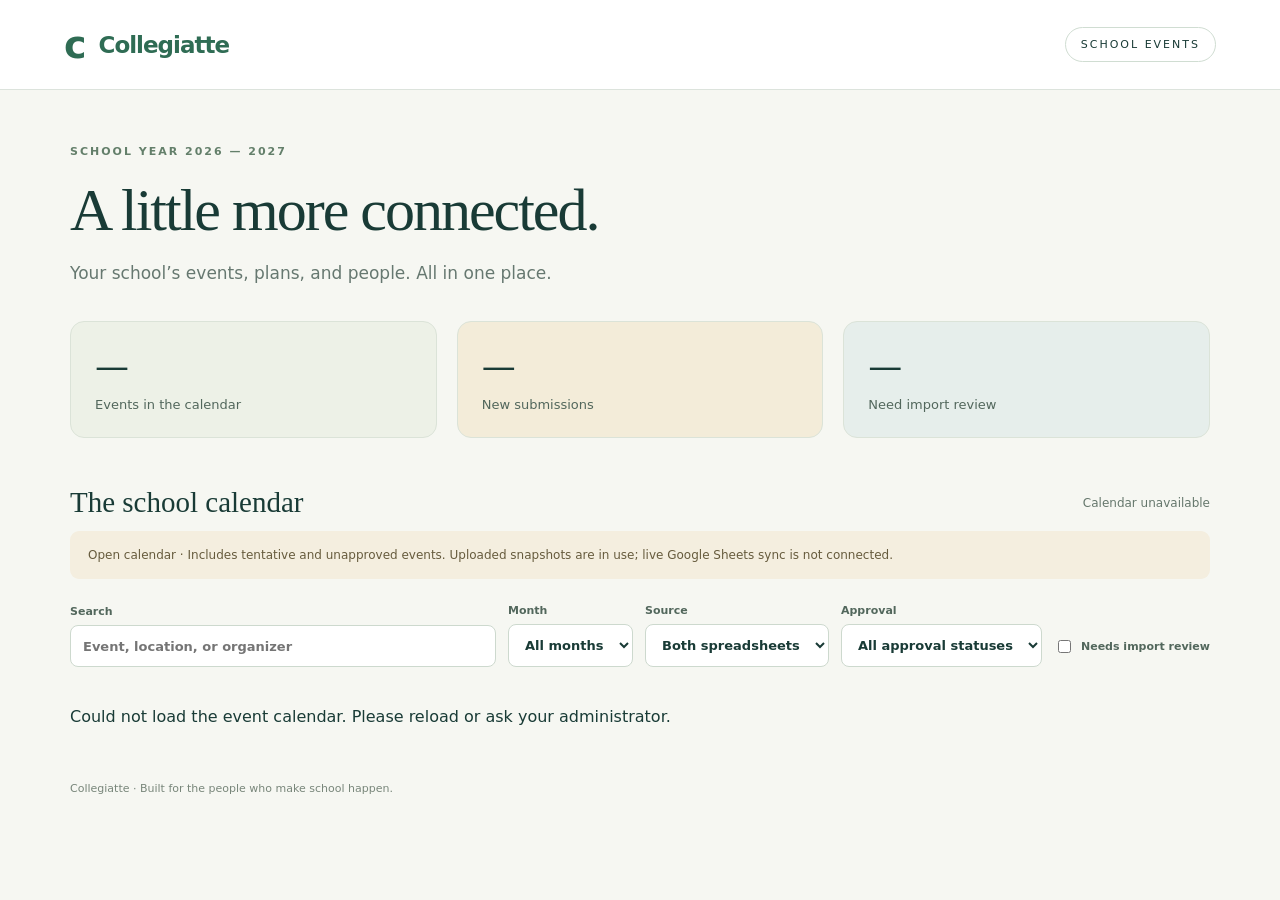
==== index.html @ 09705c03 "Create public Collegiatte events dashboard and Pages site" ====
<!doctype html>
<html lang="en"><head><meta charset="UTF-8"><meta name="viewport" content="width=device-width,initial-scale=1"><title>Collegiatte · School events</title><link rel="stylesheet" href="/style.css"><script src="/app.js" defer></script></head>
<body><header><a class="brand" href="/">c<span>Collegiatte</span></a><span class="staff">SCHOOL EVENTS</span></header>
<main><div class="eyebrow">SCHOOL YEAR 2026 — 2027</div><h1>A little more connected.</h1><p class="intro">Your school’s events, plans, and people. All in one place.</p>
<section class="stats" aria-label="Event summary"><div><strong id="total">—</strong><span>Events in the calendar</span></div><div><strong id="submitted">—</strong><span>New submissions</span></div><div><strong id="review">—</strong><span>Need import review</span></div></section>
<div class="section-heading"><h2>The school calendar</h2><span id="source">Loading events…</span></div>
<p class="notice">Open calendar · Includes tentative and unapproved events. Uploaded snapshots are in use; live Google Sheets sync is not connected.</p>
<section class="filters" aria-label="Filter events"><label>Search<input id="search" type="search" placeholder="Event, location, or organizer"></label><label>Month<select id="month"><option value="">All months</option></select></label><label>Source<select id="origin"><option value="">Both spreadsheets</option><option>Older calendar</option><option>New submissions</option></select></label><label>Approval<select id="approval"><option value="">All approval statuses</option><option value="approved">Approved</option><option value="pending">Not yet approved</option><option value="unknown">Not provided</option></select></label><label class="check"><input id="flagged" type="checkbox"> Needs import review</label></section>
<p id="results" role="status"></p><div id="events" class="events"></div><p id="error" role="alert" hidden></p>
<footer>Collegiatte · Built for the people who make school happen.</footer></main></body></html>
---- style.css ----
:root{font-family:Inter,ui-sans-serif,system-ui,sans-serif;color:#193b36;background:#f6f7f2}*{box-sizing:border-box}body{margin:0}header{height:90px;border-bottom:1px solid #dce3dc;display:flex;align-items:center;justify-content:space-between;padding:0 max(5vw,24px);background:#fff}.brand{display:flex;align-items:center;gap:12px;font-size:38px;font-weight:800;color:#2f6c54;text-decoration:none}.brand span{font-size:23px;letter-spacing:-1px}.staff{font-size:11px;letter-spacing:2px;border:1px solid #d0ddd2;border-radius:30px;padding:10px 15px}main{max-width:1200px;padding:55px 30px;margin:auto}.eyebrow{font-size:11px;font-weight:700;letter-spacing:2px;color:#637f6a}h1{font-family:Georgia,serif;font-weight:400;font-size:clamp(36px,5vw,60px);letter-spacing:-2px;margin:18px 0}.intro{color:#667870;font-size:17px}.stats{display:grid;grid-template-columns:repeat(3,1fr);gap:20px;margin:38px 0 48px}.stats div{border:1px solid #dbe3d8;background:#edf1e7;border-radius:14px;padding:24px}.stats div:nth-child(2){background:#f3ecd9}.stats div:nth-child(3){background:#e6eeeb}.stats strong{display:block;font-size:34px;font-weight:500;margin-bottom:8px}.stats span{font-size:13px;color:#52675c}.section-heading{display:flex;align-items:center;justify-content:space-between;gap:12px}h2{font-family:Georgia,serif;font-weight:400;font-size:29px;margin:0}.section-heading span{font-size:12px;color:#65776c}.notice{font-size:12px;line-height:1.7;color:#665b3d;padding:14px 18px;background:#f4eedf;border-radius:9px}.filters{display:flex;gap:12px;align-items:end;flex-wrap:wrap;margin-top:25px}label{display:flex;flex-direction:column;gap:7px;font-size:11px;font-weight:600;color:#52675c}label:first-child{flex:1;min-width:210px}input,select{border:1px solid #cdd9ce;border-radius:8px;padding:12px;color:#193b36;background:white;font:inherit;font-size:13px;min-height:42px}.check{flex-direction:row;align-items:center;min-height:42px}.check input{min-height:0;accent-color:#2f6c54}input:focus-visible,select:focus-visible,a:focus-visible{outline:3px solid #a7caae;outline-offset:2px}#results{font-size:12px;color:#667870;margin:24px 0 12px}.events{display:grid;gap:12px}.event{display:flex;gap:24px;border:1px solid #dce3dc;border-radius:12px;background:white;padding:24px}.date{min-width:66px;border-right:1px solid #e3e8e1;padding-right:22px;text-align:center;display:flex;flex-direction:column;gap:3px}.date span{font-size:11px;text-transform:uppercase;letter-spacing:1px}.date strong{font-family:Georgia,serif;font-size:32px;font-weight:400}.date small{font-size:10px;color:#748579}.category{font-size:10px;text-transform:uppercase;letter-spacing:1px;color:#738468}.event-body{min-width:0}h3{margin:8px 0 10px;font-size:17px;line-height:1.5;white-space:pre-line;overflow-wrap:anywhere}.details{font-size:12px;color:#667870;line-height:1.6;margin:4px 0}.tags{display:flex;gap:6px;flex-wrap:wrap;margin-top:14px}.tag{font-size:10px;padding:5px 9px;border-radius:5px;background:#f1f3ef;color:#586b5f}.tag.approved{background:#e8f3e7;color:#376540}.tag.pending{background:#fff1d8;color:#84601e}.warning{font-size:12px;color:#99671d}.empty{padding:35px;text-align:center}footer{padding:40px 0 5px;font-size:11px;color:#78867a}@media(max-width:650px){main{padding:30px 18px}.stats{gap:8px;margin:25px 0 32px}.stats div{padding:15px}.stats strong{font-size:27px}.stats span{font-size:11px}.staff{font-size:9px;letter-spacing:1px}.event{padding:18px;gap:14px}.date{padding-right:14px;min-width:56px}.section-heading{align-items:start;flex-direction:column}select{max-width:100%}}
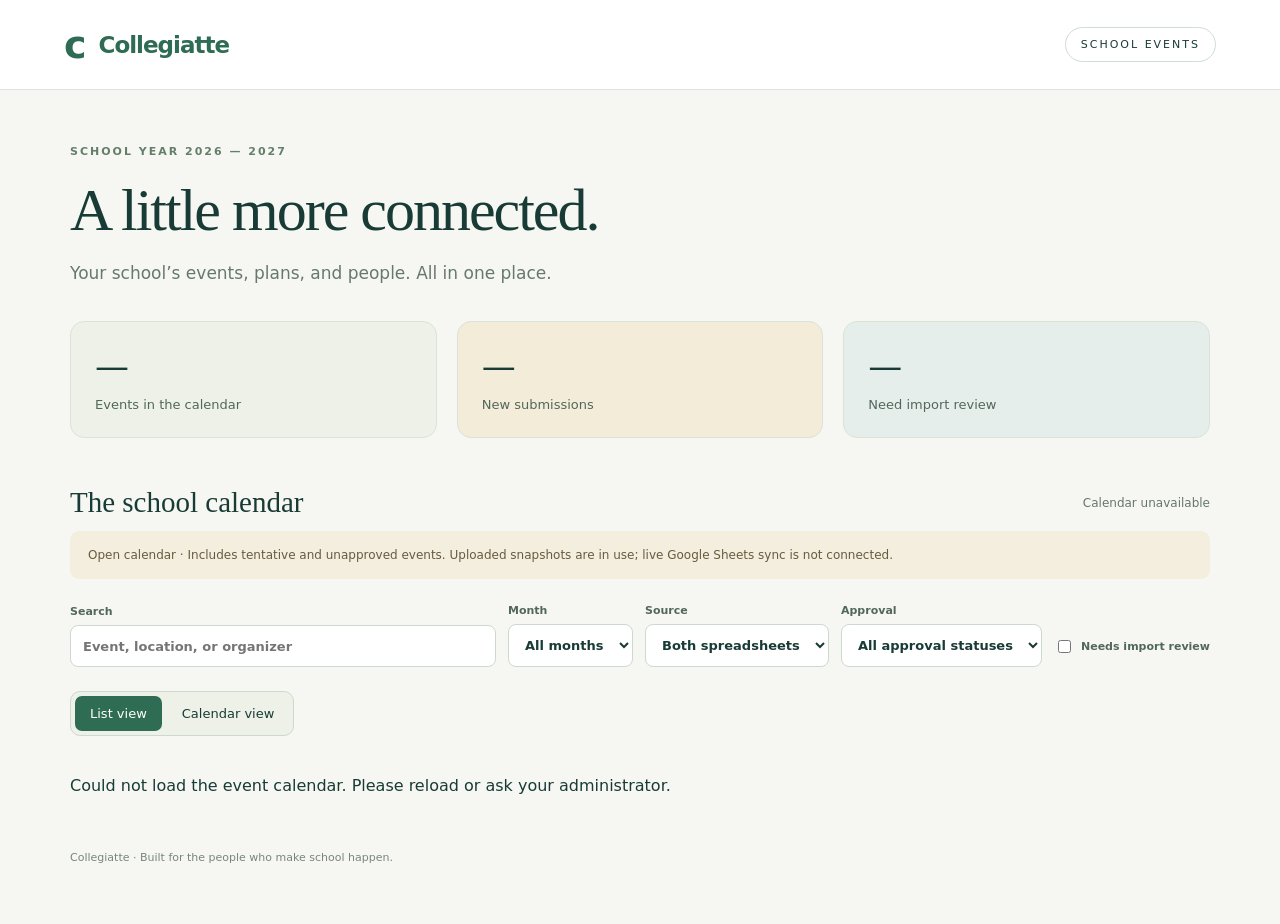
==== commit a1a2b853: "Add monthly calendar alongside event list with shared filters" ====
--- a/index.html
+++ b/index.html
@@ -6,5 +6,5 @@
 <div class="section-heading"><h2>The school calendar</h2><span id="source">Loading events…</span></div>
 <p class="notice">Open calendar · Includes tentative and unapproved events. Uploaded snapshots are in use; live Google Sheets sync is not connected.</p>
 <section class="filters" aria-label="Filter events"><label>Search<input id="search" type="search" placeholder="Event, location, or organizer"></label><label>Month<select id="month"><option value="">All months</option></select></label><label>Source<select id="origin"><option value="">Both spreadsheets</option><option>Older calendar</option><option>New submissions</option></select></label><label>Approval<select id="approval"><option value="">All approval statuses</option><option value="approved">Approved</option><option value="pending">Not yet approved</option><option value="unknown">Not provided</option></select></label><label class="check"><input id="flagged" type="checkbox"> Needs import review</label></section>
-<p id="results" role="status"></p><div id="events" class="events"></div><p id="error" role="alert" hidden></p>
+<div class="view-bar"><div class="view-toggle" role="group" aria-label="Event view"><button id="list-view" type="button" aria-pressed="true">List view</button><button id="calendar-view" type="button" aria-pressed="false">Calendar view</button></div><div id="calendar-nav" class="calendar-nav" hidden><button id="prev-month" type="button" aria-label="Previous month">←</button><h3 id="calendar-title"></h3><button id="next-month" type="button" aria-label="Next month">→</button></div></div><p id="results" role="status"></p><p id="calendar-help" class="details" hidden>Select an event to see its details. Scroll sideways on smaller screens to see the full week.</p><div id="calendar" hidden></div><div id="events" class="events"></div><p id="error" role="alert" hidden></p>
 <footer>Collegiatte · Built for the people who make school happen.</footer></main></body></html>
--- a/style.css
+++ b/style.css
@@ -1 +1,2 @@
 :root{font-family:Inter,ui-sans-serif,system-ui,sans-serif;color:#193b36;background:#f6f7f2}*{box-sizing:border-box}body{margin:0}header{height:90px;border-bottom:1px solid #dce3dc;display:flex;align-items:center;justify-content:space-between;padding:0 max(5vw,24px);background:#fff}.brand{display:flex;align-items:center;gap:12px;font-size:38px;font-weight:800;color:#2f6c54;text-decoration:none}.brand span{font-size:23px;letter-spacing:-1px}.staff{font-size:11px;letter-spacing:2px;border:1px solid #d0ddd2;border-radius:30px;padding:10px 15px}main{max-width:1200px;padding:55px 30px;margin:auto}.eyebrow{font-size:11px;font-weight:700;letter-spacing:2px;color:#637f6a}h1{font-family:Georgia,serif;font-weight:400;font-size:clamp(36px,5vw,60px);letter-spacing:-2px;margin:18px 0}.intro{color:#667870;font-size:17px}.stats{display:grid;grid-template-columns:repeat(3,1fr);gap:20px;margin:38px 0 48px}.stats div{border:1px solid #dbe3d8;background:#edf1e7;border-radius:14px;padding:24px}.stats div:nth-child(2){background:#f3ecd9}.stats div:nth-child(3){background:#e6eeeb}.stats strong{display:block;font-size:34px;font-weight:500;margin-bottom:8px}.stats span{font-size:13px;color:#52675c}.section-heading{display:flex;align-items:center;justify-content:space-between;gap:12px}h2{font-family:Georgia,serif;font-weight:400;font-size:29px;margin:0}.section-heading span{font-size:12px;color:#65776c}.notice{font-size:12px;line-height:1.7;color:#665b3d;padding:14px 18px;background:#f4eedf;border-radius:9px}.filters{display:flex;gap:12px;align-items:end;flex-wrap:wrap;margin-top:25px}label{display:flex;flex-direction:column;gap:7px;font-size:11px;font-weight:600;color:#52675c}label:first-child{flex:1;min-width:210px}input,select{border:1px solid #cdd9ce;border-radius:8px;padding:12px;color:#193b36;background:white;font:inherit;font-size:13px;min-height:42px}.check{flex-direction:row;align-items:center;min-height:42px}.check input{min-height:0;accent-color:#2f6c54}input:focus-visible,select:focus-visible,a:focus-visible{outline:3px solid #a7caae;outline-offset:2px}#results{font-size:12px;color:#667870;margin:24px 0 12px}.events{display:grid;gap:12px}.event{display:flex;gap:24px;border:1px solid #dce3dc;border-radius:12px;background:white;padding:24px}.date{min-width:66px;border-right:1px solid #e3e8e1;padding-right:22px;text-align:center;display:flex;flex-direction:column;gap:3px}.date span{font-size:11px;text-transform:uppercase;letter-spacing:1px}.date strong{font-family:Georgia,serif;font-size:32px;font-weight:400}.date small{font-size:10px;color:#748579}.category{font-size:10px;text-transform:uppercase;letter-spacing:1px;color:#738468}.event-body{min-width:0}h3{margin:8px 0 10px;font-size:17px;line-height:1.5;white-space:pre-line;overflow-wrap:anywhere}.details{font-size:12px;color:#667870;line-height:1.6;margin:4px 0}.tags{display:flex;gap:6px;flex-wrap:wrap;margin-top:14px}.tag{font-size:10px;padding:5px 9px;border-radius:5px;background:#f1f3ef;color:#586b5f}.tag.approved{background:#e8f3e7;color:#376540}.tag.pending{background:#fff1d8;color:#84601e}.warning{font-size:12px;color:#99671d}.empty{padding:35px;text-align:center}footer{padding:40px 0 5px;font-size:11px;color:#78867a}@media(max-width:650px){main{padding:30px 18px}.stats{gap:8px;margin:25px 0 32px}.stats div{padding:15px}.stats strong{font-size:27px}.stats span{font-size:11px}.staff{font-size:9px;letter-spacing:1px}.event{padding:18px;gap:14px}.date{padding-right:14px;min-width:56px}.section-heading{align-items:start;flex-direction:column}select{max-width:100%}}
+[hidden]{display:none!important}.view-bar{display:flex;justify-content:space-between;align-items:center;gap:16px;flex-wrap:wrap;margin-top:24px}.view-toggle{display:flex;gap:5px;padding:4px;border:1px solid #cdd9ce;border-radius:10px;background:#edf1e7}button{font:inherit;color:#193b36;background:white;border:1px solid #cdd9ce;border-radius:7px;padding:10px 15px;cursor:pointer}button:focus-visible,summary:focus-visible{outline:3px solid #a7caae;outline-offset:2px}.view-toggle button{border:0;background:transparent;font-size:13px}.view-toggle button[aria-pressed=true]{background:#2f6c54;color:#fff}.calendar-nav{display:flex;align-items:center;gap:12px}.calendar-nav h3{min-width:155px;text-align:center;font-size:16px}.calendar-scroll{overflow-x:auto;border:1px solid #dce3dc;border-radius:12px;margin:15px 0 24px;background:#fff}.calendar-table{width:100%;min-width:850px;table-layout:fixed;border-collapse:collapse}.calendar-table th{font-size:11px;font-weight:500;padding:15px 4px;background:#edf1e7}.calendar-table td{border:1px solid #e0e7dd;vertical-align:top;padding:8px;height:125px}.calendar-blank{background:#f5f7f2}.day-number{display:inline-flex;align-items:center;justify-content:center;font-size:12px;height:27px;width:27px;margin-bottom:6px}.day-number.today{background:#2f6c54;color:white;border-radius:50%}.calendar-event{padding:8px;margin-bottom:6px;border-left:3px solid #829486;background:#f1f3ef;border-radius:4px;overflow-wrap:anywhere}.calendar-event.approved{background:#e8f3e7;border-color:#609669}.calendar-event.pending{background:#fff1d8;border-color:#c89b49}.calendar-event summary{font-size:11px;line-height:1.5;cursor:pointer;white-space:pre-line}.calendar-event p{font-size:11px;line-height:1.5;margin:8px 0}.calendar-event[open]{box-shadow:0 2px 5px #193b3610}
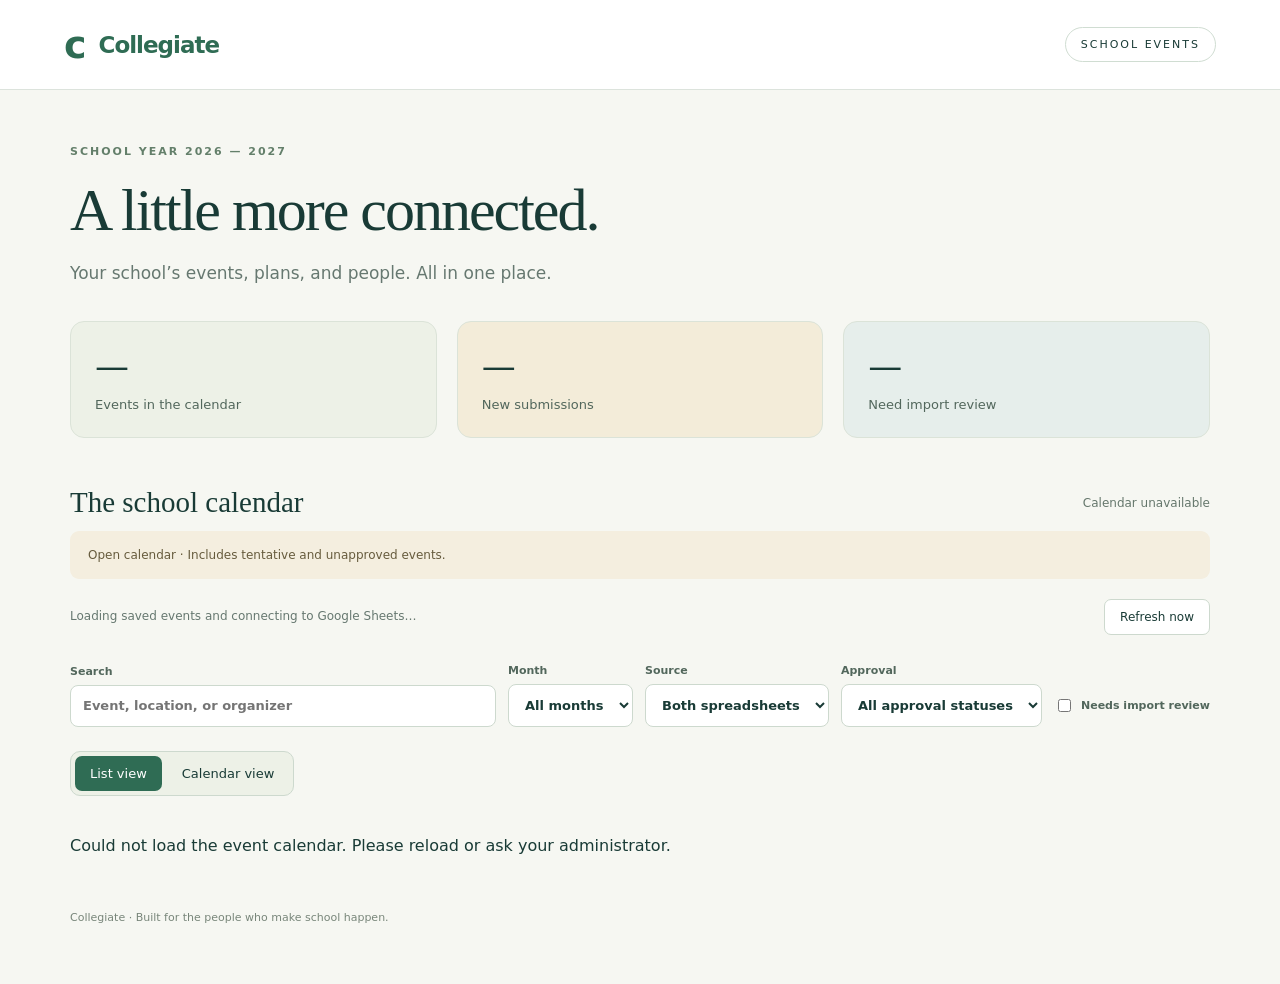
==== commit 7dd431c5: "Connect public Google Sheets feed and correct Collegiate branding" ====
--- a/index.html
+++ b/index.html
@@ -1,10 +1,10 @@
 <!doctype html>
-<html lang="en"><head><meta charset="UTF-8"><meta name="viewport" content="width=device-width,initial-scale=1"><title>Collegiatte · School events</title><link rel="stylesheet" href="/style.css"><script src="/app.js" defer></script></head>
-<body><header><a class="brand" href="/">c<span>Collegiatte</span></a><span class="staff">SCHOOL EVENTS</span></header>
+<html lang="en"><head><meta charset="UTF-8"><meta name="viewport" content="width=device-width,initial-scale=1"><title>Collegiate · School events</title><link rel="stylesheet" href="/style.css"><script src="/app.js" defer></script></head>
+<body><header><a class="brand" href="/">c<span>Collegiate</span></a><span class="staff">SCHOOL EVENTS</span></header>
 <main><div class="eyebrow">SCHOOL YEAR 2026 — 2027</div><h1>A little more connected.</h1><p class="intro">Your school’s events, plans, and people. All in one place.</p>
 <section class="stats" aria-label="Event summary"><div><strong id="total">—</strong><span>Events in the calendar</span></div><div><strong id="submitted">—</strong><span>New submissions</span></div><div><strong id="review">—</strong><span>Need import review</span></div></section>
 <div class="section-heading"><h2>The school calendar</h2><span id="source">Loading events…</span></div>
-<p class="notice">Open calendar · Includes tentative and unapproved events. Uploaded snapshots are in use; live Google Sheets sync is not connected.</p>
+<p class="notice">Open calendar · Includes tentative and unapproved events.</p><div class="sync-bar"><p id="sync-status" role="status">Loading saved events and connecting to Google Sheets…</p><button id="refresh-events" type="button">Refresh now</button></div>
 <section class="filters" aria-label="Filter events"><label>Search<input id="search" type="search" placeholder="Event, location, or organizer"></label><label>Month<select id="month"><option value="">All months</option></select></label><label>Source<select id="origin"><option value="">Both spreadsheets</option><option>Older calendar</option><option>New submissions</option></select></label><label>Approval<select id="approval"><option value="">All approval statuses</option><option value="approved">Approved</option><option value="pending">Not yet approved</option><option value="unknown">Not provided</option></select></label><label class="check"><input id="flagged" type="checkbox"> Needs import review</label></section>
 <div class="view-bar"><div class="view-toggle" role="group" aria-label="Event view"><button id="list-view" type="button" aria-pressed="true">List view</button><button id="calendar-view" type="button" aria-pressed="false">Calendar view</button></div><div id="calendar-nav" class="calendar-nav" hidden><button id="prev-month" type="button" aria-label="Previous month">←</button><h3 id="calendar-title"></h3><button id="next-month" type="button" aria-label="Next month">→</button></div></div><p id="results" role="status"></p><p id="calendar-help" class="details" hidden>Select an event to see its details. Scroll sideways on smaller screens to see the full week.</p><div id="calendar" hidden></div><div id="events" class="events"></div><p id="error" role="alert" hidden></p>
-<footer>Collegiatte · Built for the people who make school happen.</footer></main></body></html>
+<footer>Collegiate · Built for the people who make school happen.</footer></main></body></html>
--- a/style.css
+++ b/style.css
@@ -1,2 +1,4 @@
 :root{font-family:Inter,ui-sans-serif,system-ui,sans-serif;color:#193b36;background:#f6f7f2}*{box-sizing:border-box}body{margin:0}header{height:90px;border-bottom:1px solid #dce3dc;display:flex;align-items:center;justify-content:space-between;padding:0 max(5vw,24px);background:#fff}.brand{display:flex;align-items:center;gap:12px;font-size:38px;font-weight:800;color:#2f6c54;text-decoration:none}.brand span{font-size:23px;letter-spacing:-1px}.staff{font-size:11px;letter-spacing:2px;border:1px solid #d0ddd2;border-radius:30px;padding:10px 15px}main{max-width:1200px;padding:55px 30px;margin:auto}.eyebrow{font-size:11px;font-weight:700;letter-spacing:2px;color:#637f6a}h1{font-family:Georgia,serif;font-weight:400;font-size:clamp(36px,5vw,60px);letter-spacing:-2px;margin:18px 0}.intro{color:#667870;font-size:17px}.stats{display:grid;grid-template-columns:repeat(3,1fr);gap:20px;margin:38px 0 48px}.stats div{border:1px solid #dbe3d8;background:#edf1e7;border-radius:14px;padding:24px}.stats div:nth-child(2){background:#f3ecd9}.stats div:nth-child(3){background:#e6eeeb}.stats strong{display:block;font-size:34px;font-weight:500;margin-bottom:8px}.stats span{font-size:13px;color:#52675c}.section-heading{display:flex;align-items:center;justify-content:space-between;gap:12px}h2{font-family:Georgia,serif;font-weight:400;font-size:29px;margin:0}.section-heading span{font-size:12px;color:#65776c}.notice{font-size:12px;line-height:1.7;color:#665b3d;padding:14px 18px;background:#f4eedf;border-radius:9px}.filters{display:flex;gap:12px;align-items:end;flex-wrap:wrap;margin-top:25px}label{display:flex;flex-direction:column;gap:7px;font-size:11px;font-weight:600;color:#52675c}label:first-child{flex:1;min-width:210px}input,select{border:1px solid #cdd9ce;border-radius:8px;padding:12px;color:#193b36;background:white;font:inherit;font-size:13px;min-height:42px}.check{flex-direction:row;align-items:center;min-height:42px}.check input{min-height:0;accent-color:#2f6c54}input:focus-visible,select:focus-visible,a:focus-visible{outline:3px solid #a7caae;outline-offset:2px}#results{font-size:12px;color:#667870;margin:24px 0 12px}.events{display:grid;gap:12px}.event{display:flex;gap:24px;border:1px solid #dce3dc;border-radius:12px;background:white;padding:24px}.date{min-width:66px;border-right:1px solid #e3e8e1;padding-right:22px;text-align:center;display:flex;flex-direction:column;gap:3px}.date span{font-size:11px;text-transform:uppercase;letter-spacing:1px}.date strong{font-family:Georgia,serif;font-size:32px;font-weight:400}.date small{font-size:10px;color:#748579}.category{font-size:10px;text-transform:uppercase;letter-spacing:1px;color:#738468}.event-body{min-width:0}h3{margin:8px 0 10px;font-size:17px;line-height:1.5;white-space:pre-line;overflow-wrap:anywhere}.details{font-size:12px;color:#667870;line-height:1.6;margin:4px 0}.tags{display:flex;gap:6px;flex-wrap:wrap;margin-top:14px}.tag{font-size:10px;padding:5px 9px;border-radius:5px;background:#f1f3ef;color:#586b5f}.tag.approved{background:#e8f3e7;color:#376540}.tag.pending{background:#fff1d8;color:#84601e}.warning{font-size:12px;color:#99671d}.empty{padding:35px;text-align:center}footer{padding:40px 0 5px;font-size:11px;color:#78867a}@media(max-width:650px){main{padding:30px 18px}.stats{gap:8px;margin:25px 0 32px}.stats div{padding:15px}.stats strong{font-size:27px}.stats span{font-size:11px}.staff{font-size:9px;letter-spacing:1px}.event{padding:18px;gap:14px}.date{padding-right:14px;min-width:56px}.section-heading{align-items:start;flex-direction:column}select{max-width:100%}}
 [hidden]{display:none!important}.view-bar{display:flex;justify-content:space-between;align-items:center;gap:16px;flex-wrap:wrap;margin-top:24px}.view-toggle{display:flex;gap:5px;padding:4px;border:1px solid #cdd9ce;border-radius:10px;background:#edf1e7}button{font:inherit;color:#193b36;background:white;border:1px solid #cdd9ce;border-radius:7px;padding:10px 15px;cursor:pointer}button:focus-visible,summary:focus-visible{outline:3px solid #a7caae;outline-offset:2px}.view-toggle button{border:0;background:transparent;font-size:13px}.view-toggle button[aria-pressed=true]{background:#2f6c54;color:#fff}.calendar-nav{display:flex;align-items:center;gap:12px}.calendar-nav h3{min-width:155px;text-align:center;font-size:16px}.calendar-scroll{overflow-x:auto;border:1px solid #dce3dc;border-radius:12px;margin:15px 0 24px;background:#fff}.calendar-table{width:100%;min-width:850px;table-layout:fixed;border-collapse:collapse}.calendar-table th{font-size:11px;font-weight:500;padding:15px 4px;background:#edf1e7}.calendar-table td{border:1px solid #e0e7dd;vertical-align:top;padding:8px;height:125px}.calendar-blank{background:#f5f7f2}.day-number{display:inline-flex;align-items:center;justify-content:center;font-size:12px;height:27px;width:27px;margin-bottom:6px}.day-number.today{background:#2f6c54;color:white;border-radius:50%}.calendar-event{padding:8px;margin-bottom:6px;border-left:3px solid #829486;background:#f1f3ef;border-radius:4px;overflow-wrap:anywhere}.calendar-event.approved{background:#e8f3e7;border-color:#609669}.calendar-event.pending{background:#fff1d8;border-color:#c89b49}.calendar-event summary{font-size:11px;line-height:1.5;cursor:pointer;white-space:pre-line}.calendar-event p{font-size:11px;line-height:1.5;margin:8px 0}.calendar-event[open]{box-shadow:0 2px 5px #193b3610}
+
+.sync-bar{display:flex;align-items:center;justify-content:space-between;gap:15px;margin:15px 0}.sync-bar p{font-size:12px;line-height:1.7;color:#667870}.sync-bar button{white-space:nowrap;font-size:12px}button:disabled{opacity:.55;cursor:wait}
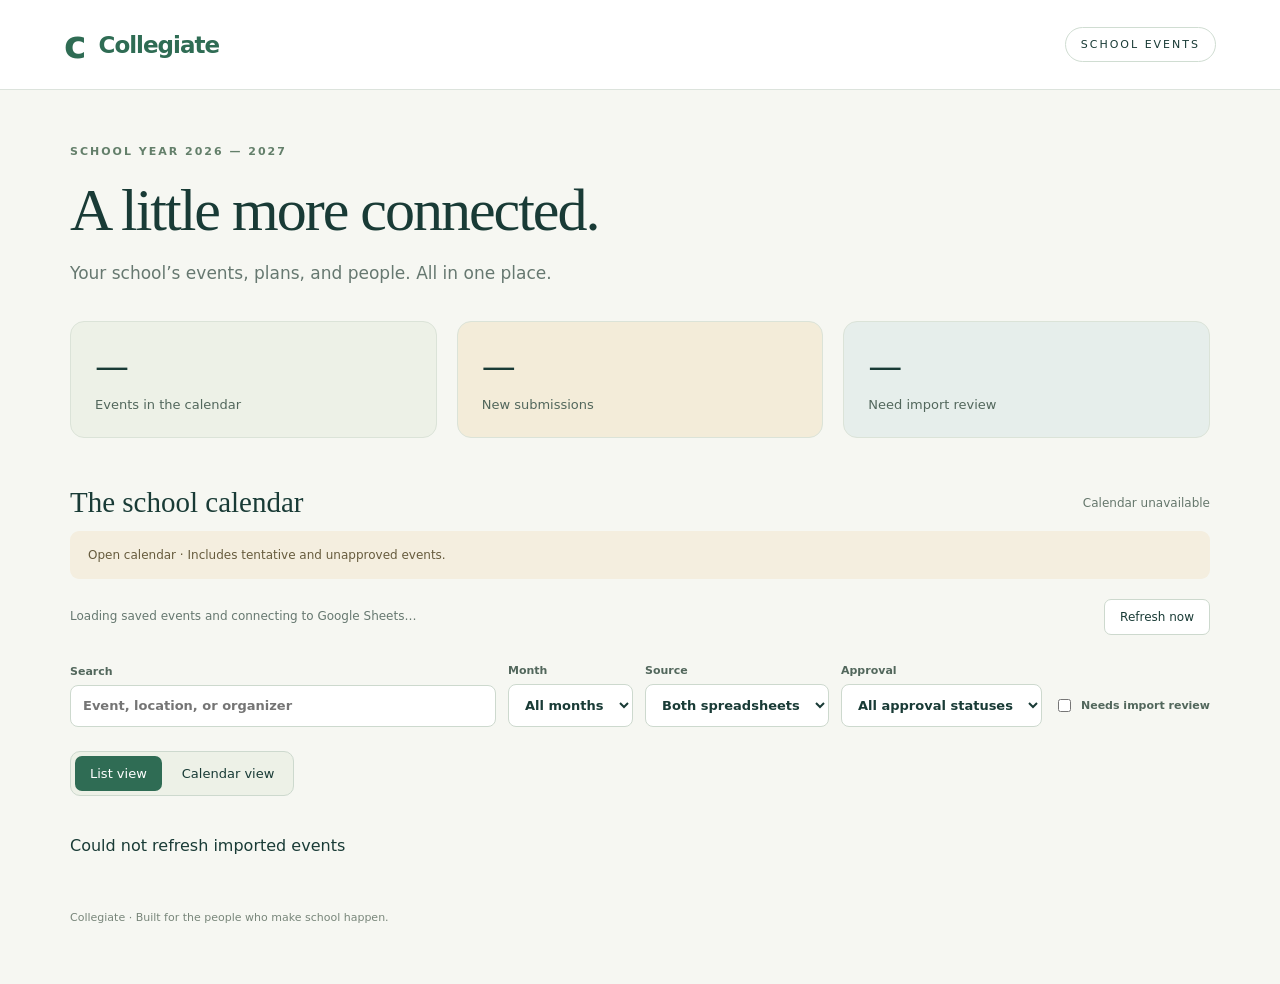
==== commit a5e4df57: "Refresh imported calendar data and retain requested event corrections across feeds" ====
--- a/index.html
+++ b/index.html
@@ -1,5 +1,5 @@
 <!doctype html>
-<html lang="en"><head><meta charset="UTF-8"><meta name="viewport" content="width=device-width,initial-scale=1"><title>Collegiate · School events</title><link rel="stylesheet" href="/style.css"><script src="/app.js" defer></script></head>
+<html lang="en"><head><meta charset="UTF-8"><meta name="viewport" content="width=device-width,initial-scale=1"><title>Collegiate · School events</title><link rel="stylesheet" href="/style.css"><script src="/app.js?v=20261021-4" defer></script></head>
 <body><header><a class="brand" href="/">c<span>Collegiate</span></a><span class="staff">SCHOOL EVENTS</span></header>
 <main><div class="eyebrow">SCHOOL YEAR 2026 — 2027</div><h1>A little more connected.</h1><p class="intro">Your school’s events, plans, and people. All in one place.</p>
 <section class="stats" aria-label="Event summary"><div><strong id="total">—</strong><span>Events in the calendar</span></div><div><strong id="submitted">—</strong><span>New submissions</span></div><div><strong id="review">—</strong><span>Need import review</span></div></section>
